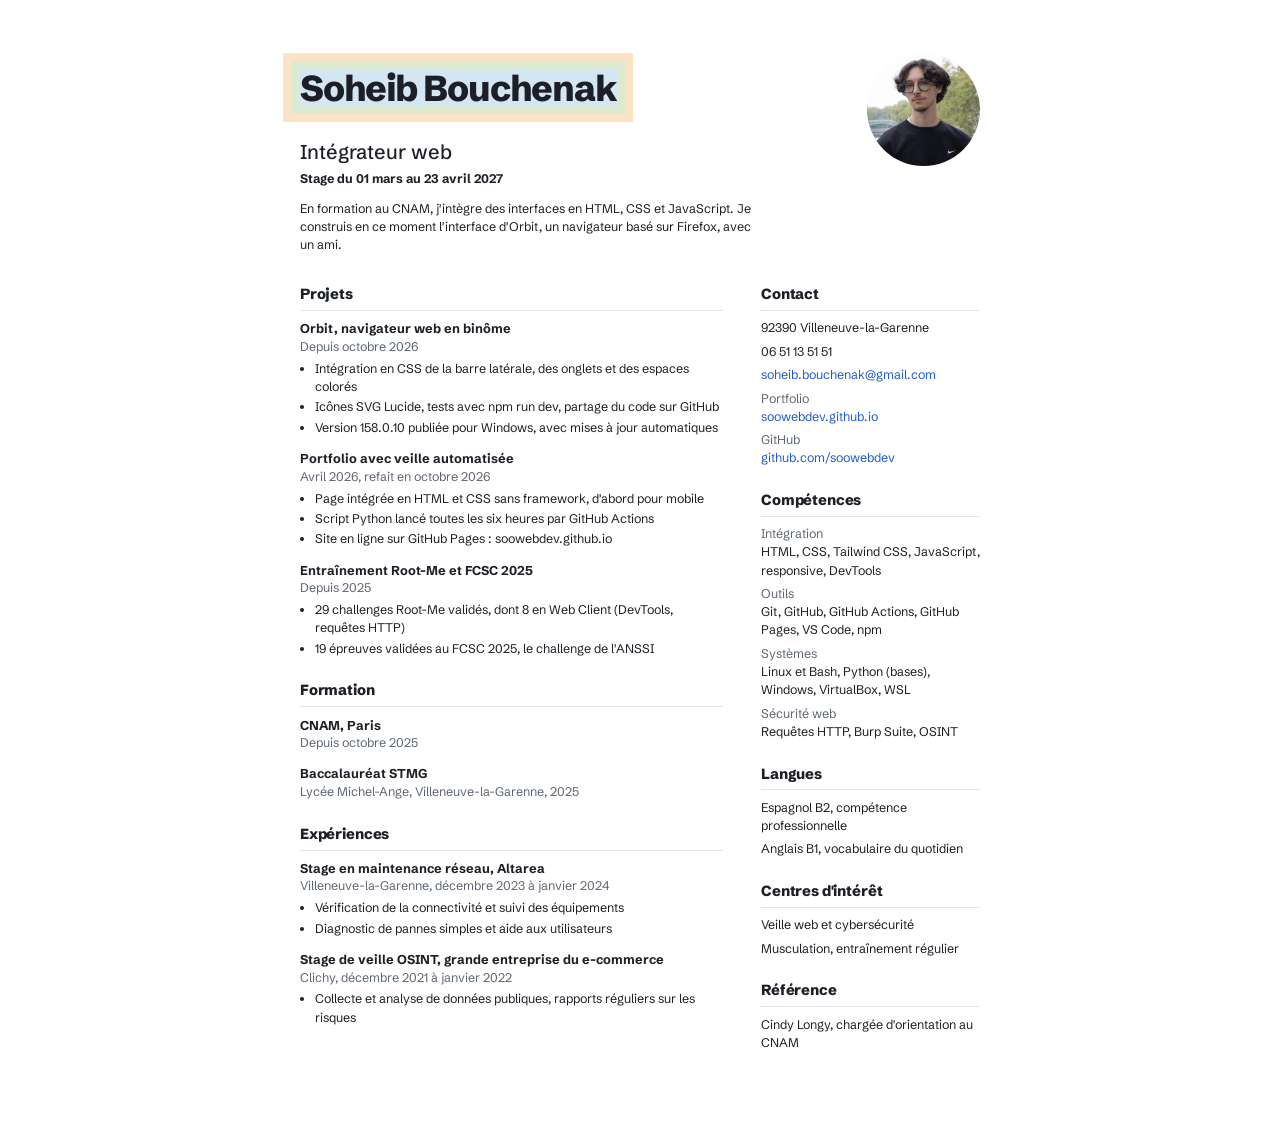
==== cv/cv.html @ ce039497 "Refonte du portfolio : titre Intégrateur web, projets STAR, CV au nouveau format - Page intégrée en " ====
<!doctype html>
<html lang="fr">
<head>
  <meta charset="utf-8">
  <meta name="viewport" content="width=device-width, initial-scale=1">
  <title>BOUCHENAK Soheib, CV intégrateur web</title>
  <link href="https://fonts.googleapis.com/css2?family=Schibsted+Grotesk:wght@400;500;700;800&display=swap" rel="stylesheet">
  <style>
    @page { size: A4; margin: 0; }
    :root { --ink: #1c2026; --muted: #5e6773; --rule: #e3e6ea; --link: #1f5bd1;
      --margin: #fbe3c8; --padding: #dcead1; --content: #d4e5f4; }
    * { box-sizing: border-box; }
    body { margin: 0; color: var(--ink); background: #fff;
      font: 400 9.4pt/1.45 "Schibsted Grotesk", system-ui, sans-serif; }
    .page { width: 210mm; height: 297mm; padding: 14mm 15mm 12mm; margin: 0 auto;
      display: flex; flex-wrap: wrap; column-gap: 10mm; align-content: flex-start; }
    main { flex: 1; min-width: 0; }
    .side { width: 58mm; }
    a { color: var(--link); text-decoration: none; }
    h2 { margin: 0 0 2.2mm; font-size: 11pt; font-weight: 800; letter-spacing: -0.01em;
      padding-bottom: 1.2mm; border-bottom: 1px solid var(--rule); }
    h3 { margin: 0; font-size: 9.6pt; font-weight: 700; }
    p { margin: 0; }
    ul { margin: 1mm 0 0; padding-left: 4mm; }
    li + li { margin-top: 0.6mm; }
    section { margin-bottom: 6mm; }

    header { width: 100%; display: flex; justify-content: space-between;
      gap: 8mm; align-items: flex-start; margin-bottom: 8mm; }
    .name { display: inline-block; background: var(--margin); padding: 2.2mm; margin-left: -4.4mm; }
    .name span { display: block; background: var(--padding); padding: 2.2mm; }
    .name h1 { margin: 0; background: var(--content); font-size: 27pt; font-weight: 800;
      line-height: 1; letter-spacing: -0.03em; }
    .role { margin-top: 4mm; font-size: 15pt; font-weight: 500; }
    .stage { margin-top: 1mm; font-weight: 700; }
    .pitch { margin-top: 3mm; max-width: 120mm; }
    header img { width: 30mm; height: 30mm; object-fit: cover; border-radius: 50%; }

    .entry + .entry { margin-top: 3.2mm; }
    .when { color: var(--muted); }
    .side p + p { margin-top: 1.4mm; }
    .side .label { color: var(--muted); }
  </style>
</head>
<body>
  <div class="page">
    <header>
      <div>
        <div class="name"><span><h1>Soheib Bouchenak</h1></span></div>
        <p class="role">Intégrateur web</p>
        <p class="stage">Stage du 01 mars au 23 avril 2027</p>
        <p class="pitch">En formation au CNAM, j'intègre des interfaces en HTML, CSS et JavaScript.
          Je construis en ce moment l'interface d'Orbit, un navigateur basé sur Firefox, avec un ami.</p>
      </div>
      <img src="photo.jpg" alt="">
    </header>

    <main>
      <section>
        <h2>Projets</h2>
        <div class="entry">
          <h3>Orbit, navigateur web en binôme</h3>
          <p class="when">Depuis octobre 2026</p>
          <ul>
            <li>Intégration en CSS de la barre latérale, des onglets et des espaces colorés</li>
            <li>Icônes SVG Lucide, tests avec npm run dev, partage du code sur GitHub</li>
            <li>Version 158.0.10 publiée pour Windows, avec mises à jour automatiques</li>
          </ul>
        </div>
        <div class="entry">
          <h3>Portfolio avec veille automatisée</h3>
          <p class="when">Avril 2026, refait en octobre 2026</p>
          <ul>
            <li>Page intégrée en HTML et CSS sans framework, d'abord pour mobile</li>
            <li>Script Python lancé toutes les six heures par GitHub Actions</li>
            <li>Site en ligne sur GitHub Pages : soowebdev.github.io</li>
          </ul>
        </div>
        <div class="entry">
          <h3>Entraînement Root-Me et FCSC 2025</h3>
          <p class="when">Depuis 2025</p>
          <ul>
            <li>29 challenges Root-Me validés, dont 8 en Web Client (DevTools, requêtes HTTP)</li>
            <li>19 épreuves validées au FCSC 2025, le challenge de l'ANSSI</li>
          </ul>
        </div>
      </section>

      <section>
        <h2>Formation</h2>
        <div class="entry">
          <h3>CNAM, Paris</h3>
          <p class="when">Depuis octobre 2025</p>
        </div>
        <div class="entry">
          <h3>Baccalauréat STMG</h3>
          <p class="when">Lycée Michel-Ange, Villeneuve-la-Garenne, 2025</p>
        </div>
      </section>

      <section>
        <h2>Expériences</h2>
        <div class="entry">
          <h3>Stage en maintenance réseau, Altarea</h3>
          <p class="when">Villeneuve-la-Garenne, décembre 2023 à janvier 2024</p>
          <ul>
            <li>Vérification de la connectivité et suivi des équipements</li>
            <li>Diagnostic de pannes simples et aide aux utilisateurs</li>
          </ul>
        </div>
        <div class="entry">
          <h3>Stage de veille OSINT, grande entreprise du e-commerce</h3>
          <p class="when">Clichy, décembre 2021 à janvier 2022</p>
          <ul>
            <li>Collecte et analyse de données publiques, rapports réguliers sur les risques</li>
          </ul>
        </div>
      </section>
    </main>

    <aside class="side">
      <section>
        <h2>Contact</h2>
        <p>92390 Villeneuve-la-Garenne</p>
        <p>06 51 13 51 51</p>
        <p><a href="mailto:soheib.bouchenak@gmail.com">soheib.bouchenak@gmail.com</a></p>
        <p><span class="label">Portfolio</span><br><a href="https://soowebdev.github.io/">soowebdev.github.io</a></p>
        <p><span class="label">GitHub</span><br><a href="https://github.com/soowebdev">github.com/soowebdev</a></p>
        <!-- LinkedIn : ajouter ici linkedin.com/in/... une fois le profil créé -->
      </section>

      <section>
        <h2>Compétences</h2>
        <p><span class="label">Intégration</span><br>HTML, CSS, Tailwind CSS, JavaScript, responsive, DevTools</p>
        <p><span class="label">Outils</span><br>Git, GitHub, GitHub Actions, GitHub Pages, VS Code, npm</p>
        <p><span class="label">Systèmes</span><br>Linux et Bash, Python (bases), Windows, VirtualBox, WSL</p>
        <p><span class="label">Sécurité web</span><br>Requêtes HTTP, Burp Suite, OSINT</p>
      </section>

      <section>
        <h2>Langues</h2>
        <p>Espagnol B2, compétence professionnelle</p>
        <p>Anglais B1, vocabulaire du quotidien</p>
      </section>

      <section>
        <h2>Centres d'intérêt</h2>
        <p>Veille web et cybersécurité</p>
        <p>Musculation, entraînement régulier</p>
      </section>

      <section>
        <h2>Référence</h2>
        <p>Cindy Longy, chargée d'orientation au CNAM</p>
      </section>
    </aside>
  </div>
</body>
</html>
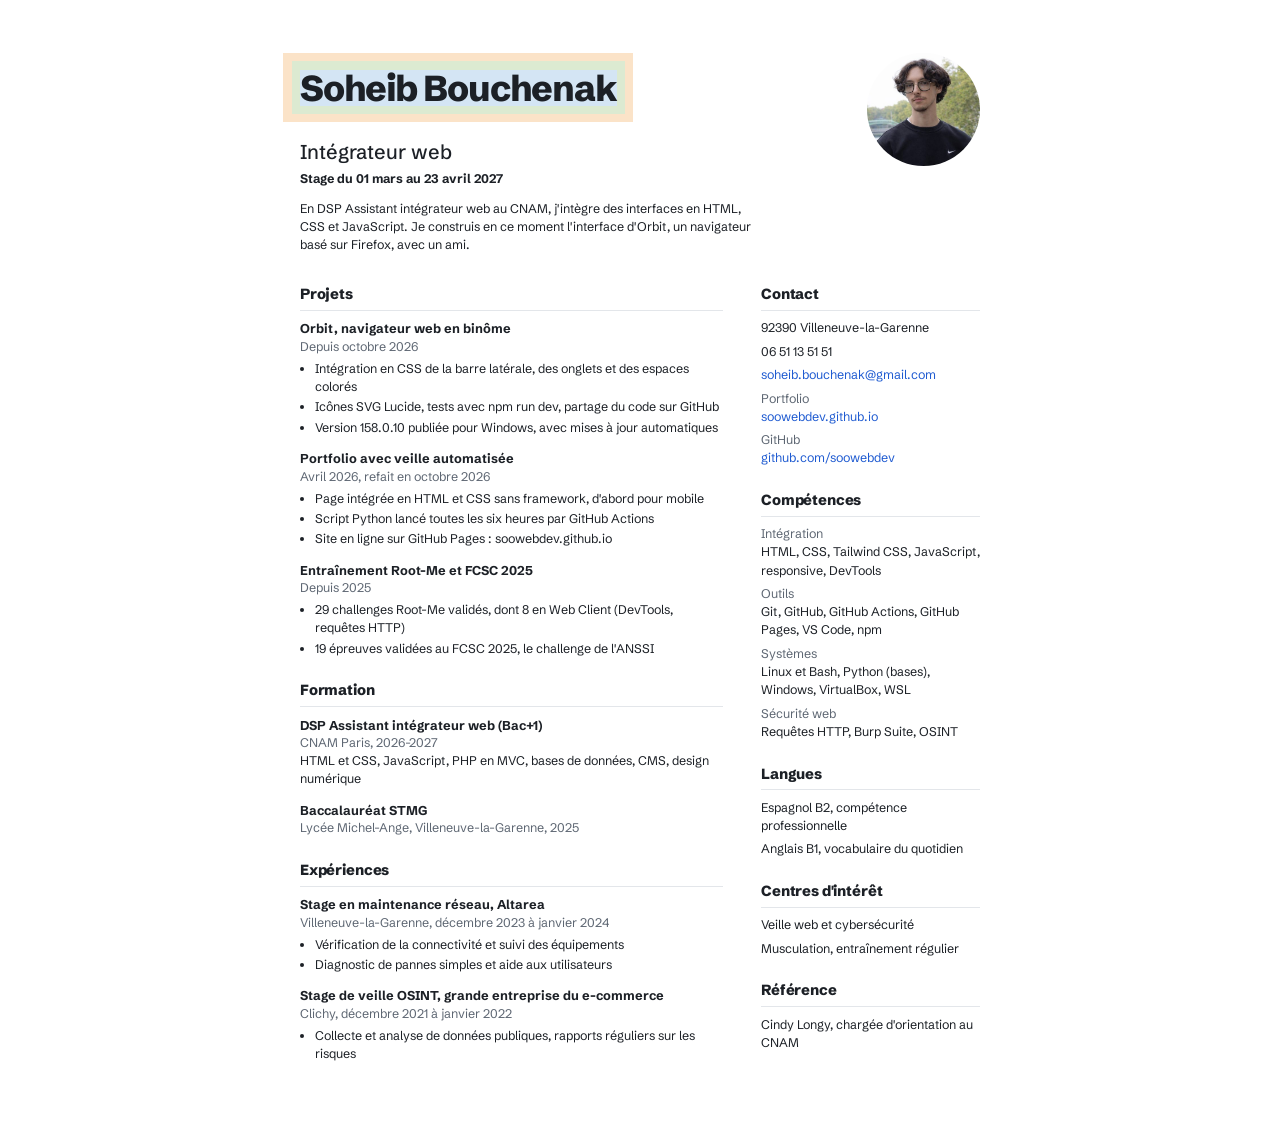
==== commit 2f801a0b: "Formation : DSP Assistant intégrateur web au CNAM" ====
--- a/cv/cv.html
+++ b/cv/cv.html
@@ -49,7 +49,7 @@
         <div class="name"><span><h1>Soheib Bouchenak</h1></span></div>
         <p class="role">Intégrateur web</p>
         <p class="stage">Stage du 01 mars au 23 avril 2027</p>
-        <p class="pitch">En formation au CNAM, j'intègre des interfaces en HTML, CSS et JavaScript.
+        <p class="pitch">En DSP Assistant intégrateur web au CNAM, j'intègre des interfaces en HTML, CSS et JavaScript.
           Je construis en ce moment l'interface d'Orbit, un navigateur basé sur Firefox, avec un ami.</p>
       </div>
       <img src="photo.jpg" alt="">
@@ -89,8 +89,9 @@
       <section>
         <h2>Formation</h2>
         <div class="entry">
-          <h3>CNAM, Paris</h3>
-          <p class="when">Depuis octobre 2025</p>
+          <h3>DSP Assistant intégrateur web (Bac+1)</h3>
+          <p class="when">CNAM Paris, 2026-2027</p>
+          <p>HTML et CSS, JavaScript, PHP en MVC, bases de données, CMS, design numérique</p>
         </div>
         <div class="entry">
           <h3>Baccalauréat STMG</h3>
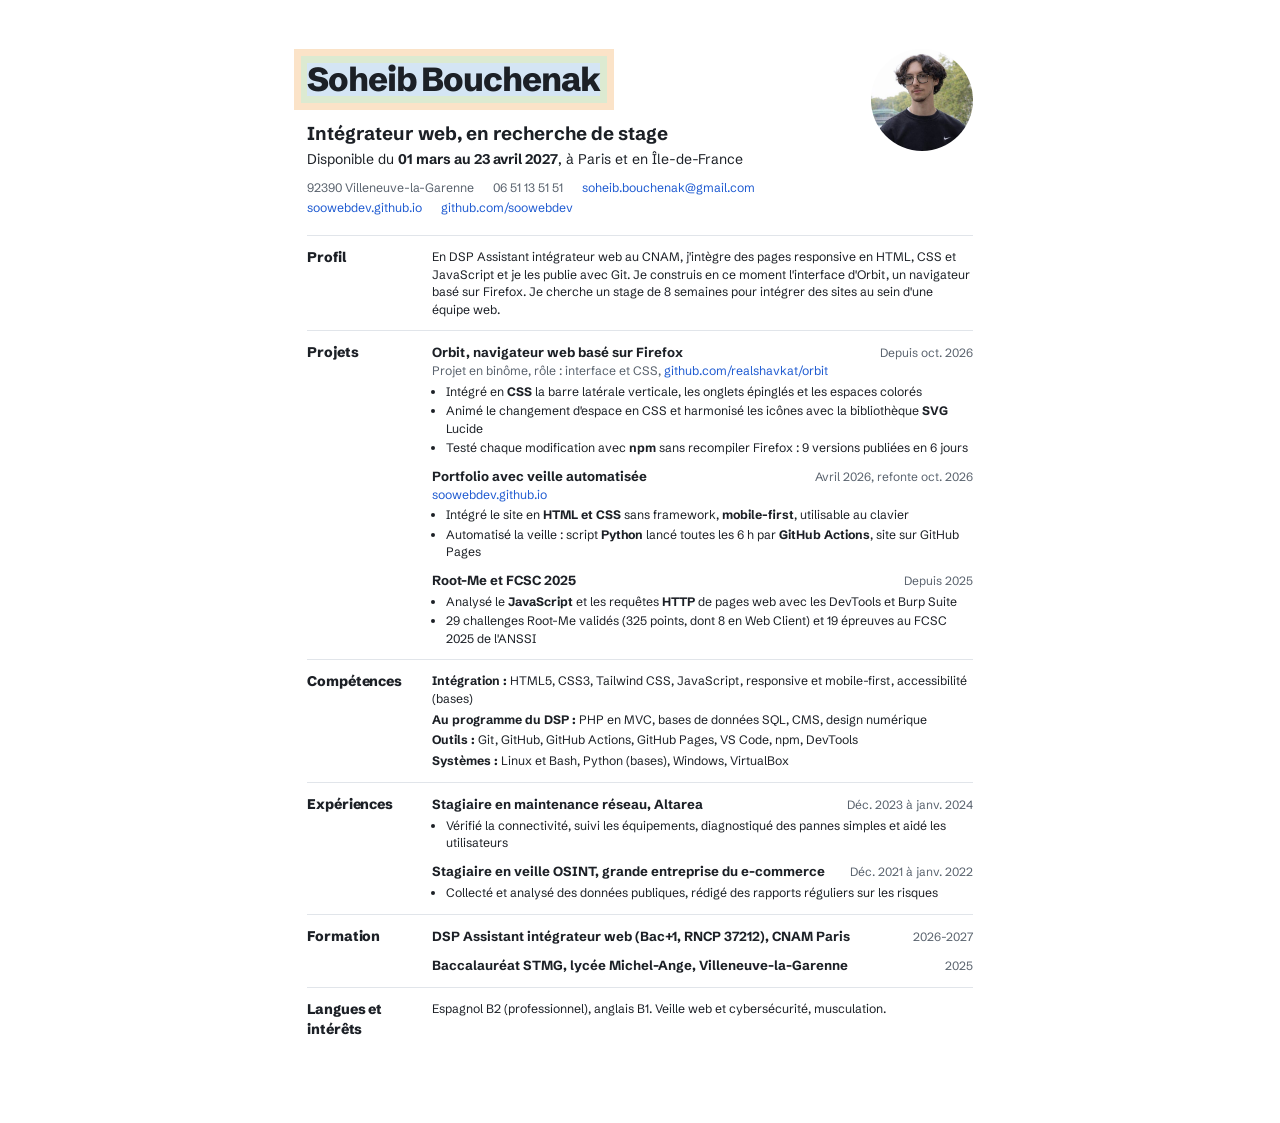
==== commit 053c360b: "CV final : une colonne lisible par les ATS, verbes d'action et résultats chiffrés" ====
--- a/cv/cv.html
+++ b/cv/cv.html
@@ -4,42 +4,45 @@
   <meta charset="utf-8">
   <meta name="viewport" content="width=device-width, initial-scale=1">
   <title>BOUCHENAK Soheib, CV intégrateur web</title>
+  <meta name="author" content="Soheib Bouchenak">
+  <meta name="keywords" content="intégrateur web, stage, HTML, CSS, JavaScript, responsive, mobile-first, Git, GitHub, Tailwind CSS, accessibilité">
   <link href="https://fonts.googleapis.com/css2?family=Schibsted+Grotesk:wght@400;500;700;800&display=swap" rel="stylesheet">
   <style>
     @page { size: A4; margin: 0; }
-    :root { --ink: #1c2026; --muted: #5e6773; --rule: #e3e6ea; --link: #1f5bd1;
+    :root { --ink: #1c2026; --muted: #5a636e; --rule: #e1e5ea; --link: #1f5bd1;
       --margin: #fbe3c8; --padding: #dcead1; --content: #d4e5f4; }
     * { box-sizing: border-box; }
     body { margin: 0; color: var(--ink); background: #fff;
-      font: 400 9.4pt/1.45 "Schibsted Grotesk", system-ui, sans-serif; }
-    .page { width: 210mm; height: 297mm; padding: 14mm 15mm 12mm; margin: 0 auto;
-      display: flex; flex-wrap: wrap; column-gap: 10mm; align-content: flex-start; }
-    main { flex: 1; min-width: 0; }
-    .side { width: 58mm; }
+      font: 400 9.2pt/1.42 "Schibsted Grotesk", system-ui, sans-serif; }
+    .page { width: 210mm; min-height: 297mm; padding: 13mm 17mm 11mm; margin: 0 auto; }
     a { color: var(--link); text-decoration: none; }
-    h2 { margin: 0 0 2.2mm; font-size: 11pt; font-weight: 800; letter-spacing: -0.01em;
-      padding-bottom: 1.2mm; border-bottom: 1px solid var(--rule); }
-    h3 { margin: 0; font-size: 9.6pt; font-weight: 700; }
     p { margin: 0; }
-    ul { margin: 1mm 0 0; padding-left: 4mm; }
-    li + li { margin-top: 0.6mm; }
-    section { margin-bottom: 6mm; }
+    strong { font-weight: 700; }
 
-    header { width: 100%; display: flex; justify-content: space-between;
-      gap: 8mm; align-items: flex-start; margin-bottom: 8mm; }
-    .name { display: inline-block; background: var(--margin); padding: 2.2mm; margin-left: -4.4mm; }
-    .name span { display: block; background: var(--padding); padding: 2.2mm; }
-    .name h1 { margin: 0; background: var(--content); font-size: 27pt; font-weight: 800;
-      line-height: 1; letter-spacing: -0.03em; }
-    .role { margin-top: 4mm; font-size: 15pt; font-weight: 500; }
-    .stage { margin-top: 1mm; font-weight: 700; }
-    .pitch { margin-top: 3mm; max-width: 120mm; }
-    header img { width: 30mm; height: 30mm; object-fit: cover; border-radius: 50%; }
+    header { display: flex; justify-content: space-between; align-items: flex-start; gap: 8mm;
+      padding-bottom: 5mm; border-bottom: 1px solid var(--rule); }
+    .name { display: inline-block; background: var(--margin); padding: 1.8mm; margin-left: -3.6mm; }
+    .name span { display: block; background: var(--padding); padding: 1.8mm; }
+    h1 { margin: 0; background: var(--content); font-size: 25pt; font-weight: 800; line-height: 1;
+      letter-spacing: -0.03em; }
+    .role { margin-top: 3mm; font-size: 14pt; font-weight: 700; }
+    .dispo { margin-top: 0.6mm; font-size: 10.5pt; }
+    .contact { margin-top: 2.6mm; display: flex; flex-wrap: wrap; gap: 0.6mm 5mm; color: var(--muted); }
+    header img { width: 27mm; height: 27mm; object-fit: cover; border-radius: 50%; flex: none; }
 
-    .entry + .entry { margin-top: 3.2mm; }
-    .when { color: var(--muted); }
-    .side p + p { margin-top: 1.4mm; }
-    .side .label { color: var(--muted); }
+    section { display: flex; gap: 6mm; padding: 3.2mm 0; border-bottom: 1px solid var(--rule); }
+    section:last-child { border-bottom: 0; }
+    h2 { flex: 0 0 27mm; margin: 0; font-size: 10.5pt; font-weight: 800; letter-spacing: -0.01em; }
+    .body { flex: 1; min-width: 0; }
+    h3 { margin: 0; font-size: 9.9pt; font-weight: 700; }
+    .line { display: flex; justify-content: space-between; align-items: baseline; gap: 4mm; }
+    .when { color: var(--muted); white-space: nowrap; font-size: 9pt; }
+    .sub { color: var(--muted); }
+    .entry + .entry { margin-top: 2.8mm; }
+    ul { margin: 0.9mm 0 0; padding-left: 3.6mm; }
+    li + li { margin-top: 0.5mm; }
+    .skills p + p { margin-top: 0.9mm; }
+    .k { font-weight: 700; }
   </style>
 </head>
 <body>
@@ -47,114 +50,98 @@
     <header>
       <div>
         <div class="name"><span><h1>Soheib Bouchenak</h1></span></div>
-        <p class="role">Intégrateur web</p>
-        <p class="stage">Stage du 01 mars au 23 avril 2027</p>
-        <p class="pitch">En DSP Assistant intégrateur web au CNAM, j'intègre des interfaces en HTML, CSS et JavaScript.
-          Je construis en ce moment l'interface d'Orbit, un navigateur basé sur Firefox, avec un ami.</p>
+        <p class="role">Intégrateur web, en recherche de stage</p>
+        <p class="dispo">Disponible du <strong>01 mars au 23 avril 2027</strong>, à Paris et en Île-de-France</p>
+        <p class="contact">
+          <span>92390 Villeneuve-la-Garenne</span>
+          <span>06 51 13 51 51</span>
+          <a href="mailto:soheib.bouchenak@gmail.com">soheib.bouchenak@gmail.com</a>
+          <a href="https://soowebdev.github.io/">soowebdev.github.io</a>
+          <a href="https://github.com/soowebdev">github.com/soowebdev</a>
+        </p>
       </div>
-      <img src="photo.jpg" alt="">
+      <img src="photo.jpg" alt="Photo de Soheib Bouchenak">
     </header>
 
-    <main>
-      <section>
-        <h2>Projets</h2>
+    <section>
+      <h2>Profil</h2>
+      <div class="body">
+        <p>En DSP Assistant intégrateur web au CNAM, j'intègre des pages responsive en HTML, CSS et JavaScript
+          et je les publie avec Git. Je construis en ce moment l'interface d'Orbit, un navigateur basé sur Firefox.
+          Je cherche un stage de 8 semaines pour intégrer des sites au sein d'une équipe web.</p>
+      </div>
+    </section>
+
+    <section>
+      <h2>Projets</h2>
+      <div class="body">
         <div class="entry">
-          <h3>Orbit, navigateur web en binôme</h3>
-          <p class="when">Depuis octobre 2026</p>
+          <div class="line"><h3>Orbit, navigateur web basé sur Firefox</h3><span class="when">Depuis oct. 2026</span></div>
+          <p class="sub">Projet en binôme, rôle : interface et CSS, <a href="https://github.com/realshavkat/orbit">github.com/realshavkat/orbit</a></p>
           <ul>
-            <li>Intégration en CSS de la barre latérale, des onglets et des espaces colorés</li>
-            <li>Icônes SVG Lucide, tests avec npm run dev, partage du code sur GitHub</li>
-            <li>Version 158.0.10 publiée pour Windows, avec mises à jour automatiques</li>
+            <li>Intégré en <span class="k">CSS</span> la barre latérale verticale, les onglets épinglés et les espaces colorés</li>
+            <li>Animé le changement d'espace en CSS et harmonisé les icônes avec la bibliothèque <span class="k">SVG</span> Lucide</li>
+            <li>Testé chaque modification avec <span class="k">npm</span> sans recompiler Firefox : 9 versions publiées en 6 jours</li>
           </ul>
         </div>
         <div class="entry">
-          <h3>Portfolio avec veille automatisée</h3>
-          <p class="when">Avril 2026, refait en octobre 2026</p>
+          <div class="line"><h3>Portfolio avec veille automatisée</h3><span class="when">Avril 2026, refonte oct. 2026</span></div>
+          <p class="sub"><a href="https://soowebdev.github.io/">soowebdev.github.io</a></p>
           <ul>
-            <li>Page intégrée en HTML et CSS sans framework, d'abord pour mobile</li>
-            <li>Script Python lancé toutes les six heures par GitHub Actions</li>
-            <li>Site en ligne sur GitHub Pages : soowebdev.github.io</li>
+            <li>Intégré le site en <span class="k">HTML et CSS</span> sans framework, <span class="k">mobile-first</span>, utilisable au clavier</li>
+            <li>Automatisé la veille : script <span class="k">Python</span> lancé toutes les 6 h par <span class="k">GitHub Actions</span>, site sur GitHub Pages</li>
           </ul>
         </div>
         <div class="entry">
-          <h3>Entraînement Root-Me et FCSC 2025</h3>
-          <p class="when">Depuis 2025</p>
+          <div class="line"><h3>Root-Me et FCSC 2025</h3><span class="when">Depuis 2025</span></div>
           <ul>
-            <li>29 challenges Root-Me validés, dont 8 en Web Client (DevTools, requêtes HTTP)</li>
-            <li>19 épreuves validées au FCSC 2025, le challenge de l'ANSSI</li>
+            <li>Analysé le <span class="k">JavaScript</span> et les requêtes <span class="k">HTTP</span> de pages web avec les DevTools et Burp Suite</li>
+            <li>29 challenges Root-Me validés (325 points, dont 8 en Web Client) et 19 épreuves au FCSC 2025 de l'ANSSI</li>
           </ul>
         </div>
-      </section>
+      </div>
+    </section>
 
-      <section>
-        <h2>Formation</h2>
+    <section>
+      <h2>Compétences</h2>
+      <div class="body skills">
+        <p><span class="k">Intégration :</span> HTML5, CSS3, Tailwind CSS, JavaScript, responsive et mobile-first, accessibilité (bases)</p>
+        <p><span class="k">Au programme du DSP :</span> PHP en MVC, bases de données SQL, CMS, design numérique</p>
+        <p><span class="k">Outils :</span> Git, GitHub, GitHub Actions, GitHub Pages, VS Code, npm, DevTools</p>
+        <p><span class="k">Systèmes :</span> Linux et Bash, Python (bases), Windows, VirtualBox</p>
+      </div>
+    </section>
+
+    <section>
+      <h2>Expériences</h2>
+      <div class="body">
         <div class="entry">
-          <h3>DSP Assistant intégrateur web (Bac+1)</h3>
-          <p class="when">CNAM Paris, 2026-2027</p>
-          <p>HTML et CSS, JavaScript, PHP en MVC, bases de données, CMS, design numérique</p>
+          <div class="line"><h3>Stagiaire en maintenance réseau, Altarea</h3><span class="when">Déc. 2023 à janv. 2024</span></div>
+          <ul><li>Vérifié la connectivité, suivi les équipements, diagnostiqué des pannes simples et aidé les utilisateurs</li></ul>
         </div>
         <div class="entry">
-          <h3>Baccalauréat STMG</h3>
-          <p class="when">Lycée Michel-Ange, Villeneuve-la-Garenne, 2025</p>
+          <div class="line"><h3>Stagiaire en veille OSINT, grande entreprise du e-commerce</h3><span class="when">Déc. 2021 à janv. 2022</span></div>
+          <ul><li>Collecté et analysé des données publiques, rédigé des rapports réguliers sur les risques</li></ul>
         </div>
-      </section>
+      </div>
+    </section>
 
-      <section>
-        <h2>Expériences</h2>
+    <section>
+      <h2>Formation</h2>
+      <div class="body">
         <div class="entry">
-          <h3>Stage en maintenance réseau, Altarea</h3>
-          <p class="when">Villeneuve-la-Garenne, décembre 2023 à janvier 2024</p>
-          <ul>
-            <li>Vérification de la connectivité et suivi des équipements</li>
-            <li>Diagnostic de pannes simples et aide aux utilisateurs</li>
-          </ul>
+          <div class="line"><h3>DSP Assistant intégrateur web (Bac+1, RNCP 37212), CNAM Paris</h3><span class="when">2026-2027</span></div>
         </div>
         <div class="entry">
-          <h3>Stage de veille OSINT, grande entreprise du e-commerce</h3>
-          <p class="when">Clichy, décembre 2021 à janvier 2022</p>
-          <ul>
-            <li>Collecte et analyse de données publiques, rapports réguliers sur les risques</li>
-          </ul>
+          <div class="line"><h3>Baccalauréat STMG, lycée Michel-Ange, Villeneuve-la-Garenne</h3><span class="when">2025</span></div>
         </div>
-      </section>
-    </main>
+      </div>
+    </section>
 
-    <aside class="side">
-      <section>
-        <h2>Contact</h2>
-        <p>92390 Villeneuve-la-Garenne</p>
-        <p>06 51 13 51 51</p>
-        <p><a href="mailto:soheib.bouchenak@gmail.com">soheib.bouchenak@gmail.com</a></p>
-        <p><span class="label">Portfolio</span><br><a href="https://soowebdev.github.io/">soowebdev.github.io</a></p>
-        <p><span class="label">GitHub</span><br><a href="https://github.com/soowebdev">github.com/soowebdev</a></p>
-        <!-- LinkedIn : ajouter ici linkedin.com/in/... une fois le profil créé -->
-      </section>
-
-      <section>
-        <h2>Compétences</h2>
-        <p><span class="label">Intégration</span><br>HTML, CSS, Tailwind CSS, JavaScript, responsive, DevTools</p>
-        <p><span class="label">Outils</span><br>Git, GitHub, GitHub Actions, GitHub Pages, VS Code, npm</p>
-        <p><span class="label">Systèmes</span><br>Linux et Bash, Python (bases), Windows, VirtualBox, WSL</p>
-        <p><span class="label">Sécurité web</span><br>Requêtes HTTP, Burp Suite, OSINT</p>
-      </section>
-
-      <section>
-        <h2>Langues</h2>
-        <p>Espagnol B2, compétence professionnelle</p>
-        <p>Anglais B1, vocabulaire du quotidien</p>
-      </section>
-
-      <section>
-        <h2>Centres d'intérêt</h2>
-        <p>Veille web et cybersécurité</p>
-        <p>Musculation, entraînement régulier</p>
-      </section>
-
-      <section>
-        <h2>Référence</h2>
-        <p>Cindy Longy, chargée d'orientation au CNAM</p>
-      </section>
-    </aside>
+    <section>
+      <h2>Langues et intérêts</h2>
+      <div class="body"><p>Espagnol B2 (professionnel), anglais B1. Veille web et cybersécurité, musculation.</p></div>
+    </section>
   </div>
 </body>
 </html>
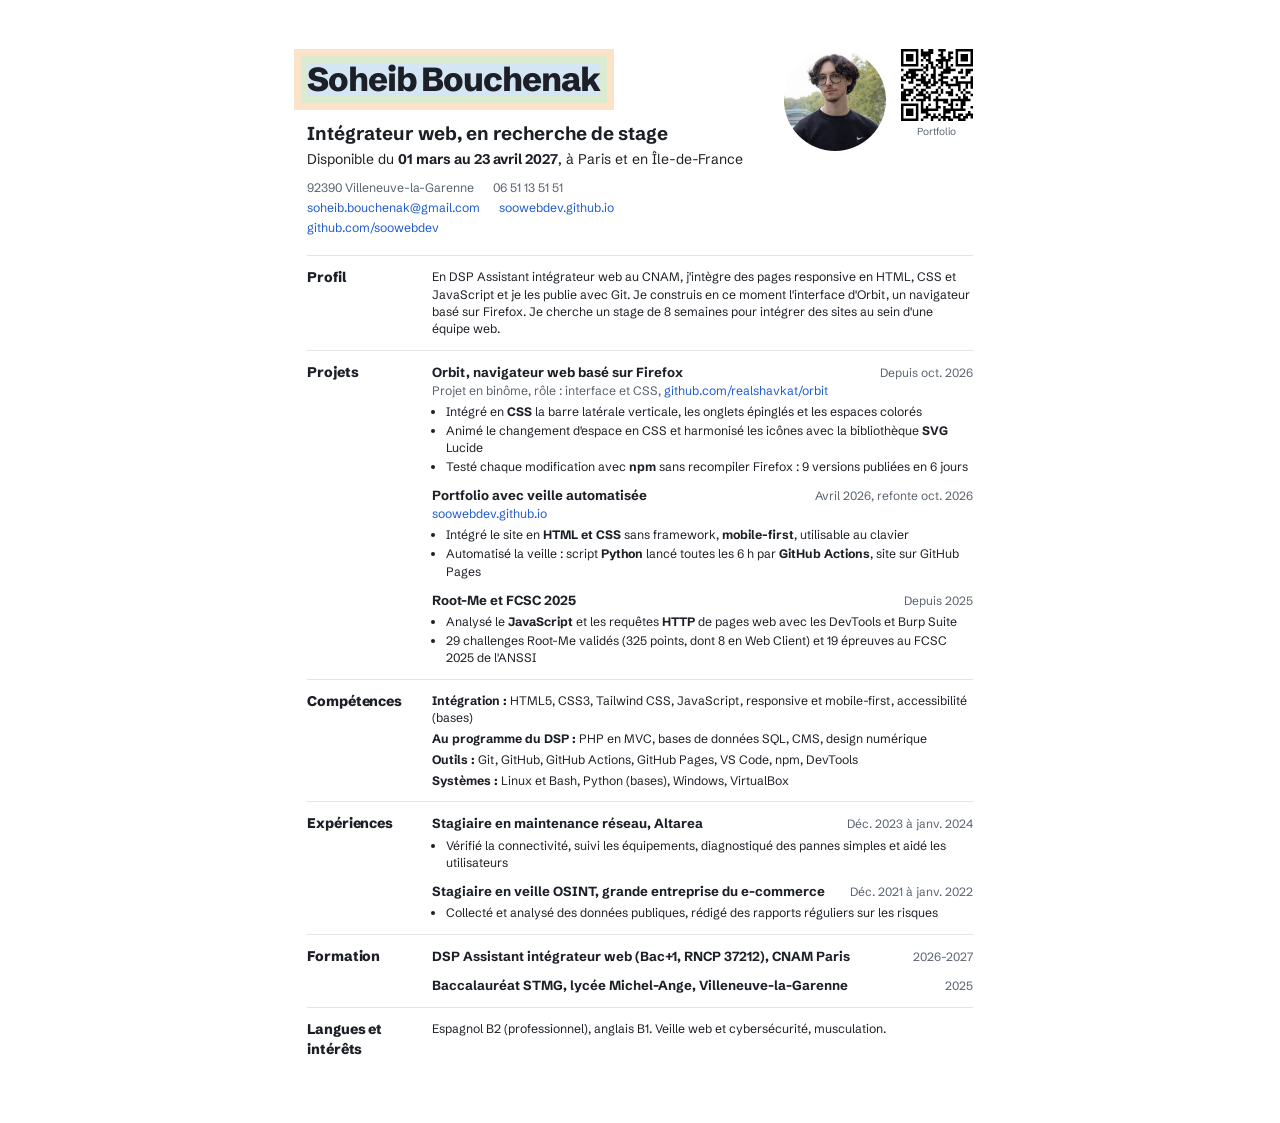
==== commit 4768918f: "CV : QR code vers le portfolio" ====
--- a/cv/cv.html
+++ b/cv/cv.html
@@ -28,7 +28,8 @@
     .role { margin-top: 3mm; font-size: 14pt; font-weight: 700; }
     .dispo { margin-top: 0.6mm; font-size: 10.5pt; }
     .contact { margin-top: 2.6mm; display: flex; flex-wrap: wrap; gap: 0.6mm 5mm; color: var(--muted); }
-    header img { width: 27mm; height: 27mm; object-fit: cover; border-radius: 50%; flex: none; }
+    .aside { display: flex; gap: 4mm; align-items: flex-start; flex: none; }
+    .photo { width: 27mm; height: 27mm; object-fit: cover; border-radius: 50%; }
 
     section { display: flex; gap: 6mm; padding: 3.2mm 0; border-bottom: 1px solid var(--rule); }
     section:last-child { border-bottom: 0; }
@@ -43,6 +44,9 @@
     li + li { margin-top: 0.5mm; }
     .skills p + p { margin-top: 0.9mm; }
     .k { font-weight: 700; }
+    .qr { flex: none; display: flex; flex-direction: column; align-items: center; gap: 1mm;
+      color: var(--muted); font-size: 7.6pt; }
+    .qr img { width: 19mm; height: 19mm; display: block; }
   </style>
 </head>
 <body>
@@ -60,7 +64,13 @@
           <a href="https://github.com/soowebdev">github.com/soowebdev</a>
         </p>
       </div>
-      <img src="photo.jpg" alt="Photo de Soheib Bouchenak">
+      <div class="aside">
+        <img class="photo" src="photo.jpg" alt="Photo de Soheib Bouchenak">
+        <a class="qr" href="https://soowebdev.github.io/">
+          <img src="qr-portfolio.svg" alt="QR code vers soowebdev.github.io">
+          <span>Portfolio</span>
+        </a>
+      </div>
     </header>
 
     <section>
